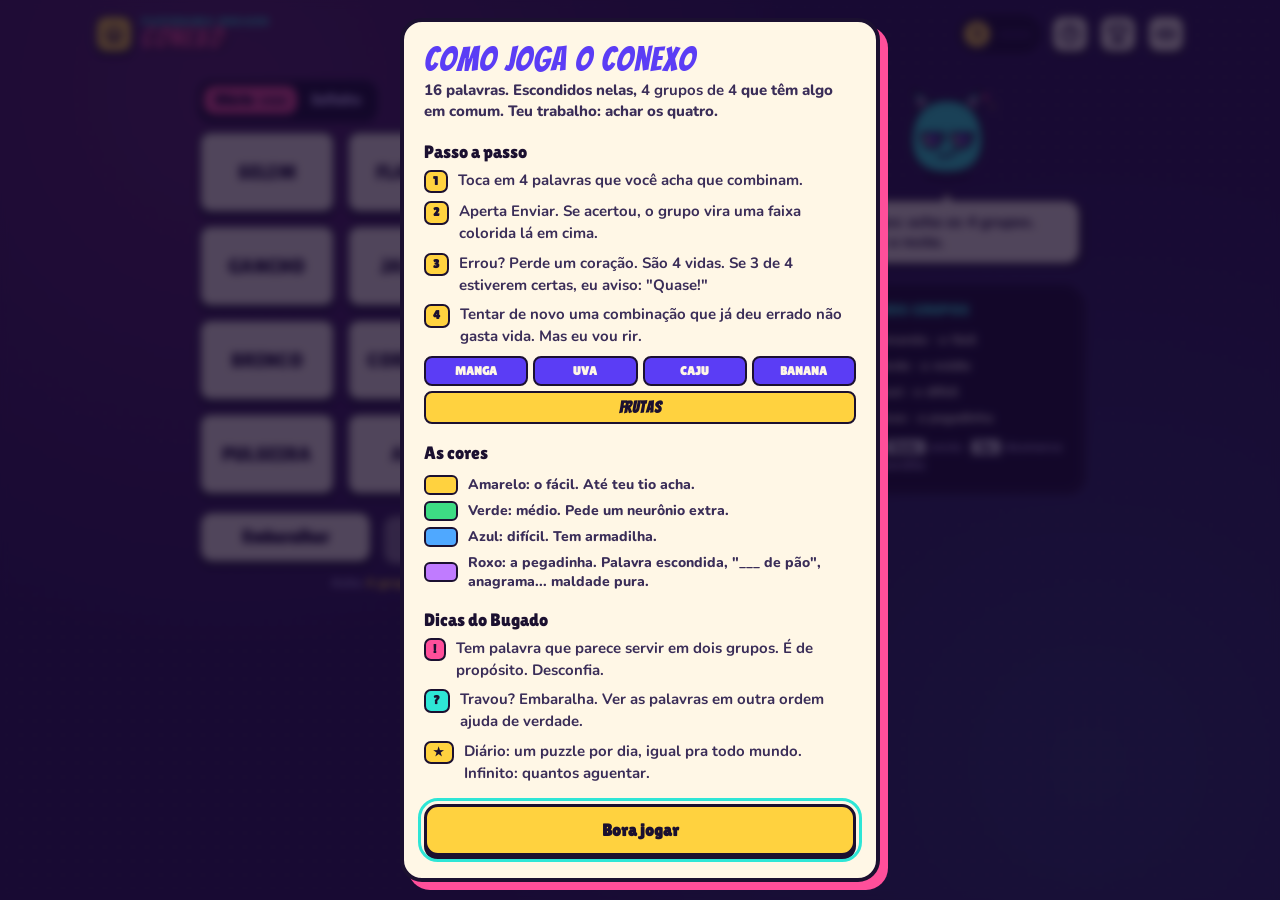
==== conexo/index.html @ b9947a99 "Fliperama Bugado: home, núcleo compartilhado e 6 jogos - Sudoku Bugado vira um cartucho do fliperama" ====
<!doctype html>
<html lang="pt-BR"><head>
<meta charset="utf-8"><meta name="viewport" content="width=device-width, initial-scale=1, viewport-fit=cover">
<meta name="theme-color" content="#2A1650">
<title>Conexo · Fliperama Bugado</title>
<meta name="description" content="Ache os 4 grupos escondidos entre 16 palavras. Diário e Infinito, com um mascote que julga cada jogada.">
<link rel="preconnect" href="https://fonts.googleapis.com"><link rel="preconnect" href="https://fonts.gstatic.com" crossorigin>
<link rel="stylesheet" href="https://fonts.googleapis.com/css2?family=Bangers&family=Lilita+One&family=Nunito:wght@600;800;900&display=swap">
<link rel="stylesheet" href="../shared/base.css">
<style>
:root{
  --g1:#FFD23F; --g2:#3DDC84; --g3:#4FA8FF; --g4:#C07BFF;
  --gap:8px;
  --rowh:clamp(56px, min(22vw, calc((100dvh - 330px) / 4.6)), 84px);
}
.cx-layout{display:flex;flex-direction:column;gap:10px;margin-top:8px}
.cx-main{width:100%;max-width:560px;margin:0 auto;min-width:0}
#mascot{width:100%;max-width:560px;margin:0 auto}
#mascot .bg-bubble{min-height:60px}
.cx-side-extra{display:none}

/* ---------- topo: modo + vidas ---------- */
.cx-top{display:flex;align-items:center;justify-content:space-between;gap:10px;margin-bottom:10px}
.seg{display:flex;background:var(--deep);border:3px solid var(--ink);border-radius:14px;padding:3px;gap:3px;box-shadow:0 3px 0 var(--ink)}
.seg button{appearance:none;border:0;background:transparent;color:var(--muted);font-family:var(--chunky);font-size:15px;padding:6px 11px;border-radius:10px;cursor:pointer;line-height:1.05;white-space:nowrap;transition:background-color .15s,color .15s}
.seg button small{font-size:11px;opacity:.8;margin-left:2px}
.seg button.on{background:var(--pink);color:var(--ink)}
.seg button:focus-visible{outline:3px solid var(--cyan);outline-offset:2px}
.seg .done-dot{display:inline-block;width:8px;height:8px;border-radius:50%;background:var(--green);border:1.5px solid var(--ink);margin-left:4px;vertical-align:1px}
.lives{display:flex;align-items:center;gap:3px}
.lives .lbl{font-family:var(--chunky);font-size:12px;color:var(--muted);margin-right:4px;letter-spacing:.05em}
.heart{width:24px;height:24px;transition:transform .2s}
.heart path{fill:var(--pink);stroke:var(--ink);stroke-width:2.2;stroke-linejoin:round}
.heart.lost path{fill:#4a3478;stroke:#1B1030}
.heart.lost{transform:scale(.82)}
.heart.breaking{animation:cx-heartbreak .6s ease}
@keyframes cx-heartbreak{0%{transform:scale(1)}30%{transform:scale(1.35) rotate(-12deg)}60%{transform:scale(.7) rotate(10deg)}100%{transform:scale(.82)}}

/* ---------- tabuleiro ---------- */
.board-wrap{position:relative}
.board{display:grid;grid-template-columns:repeat(4,minmax(0,1fr));grid-auto-rows:var(--rowh);gap:var(--gap)}
.tile{appearance:none;position:relative;min-width:0;display:flex;align-items:center;justify-content:center;padding:4px 3px;background:var(--paper);color:var(--ink);border:3px solid var(--ink);border-radius:12px;box-shadow:0 4px 0 var(--ink);cursor:pointer;font-family:var(--chunky);font-weight:400;line-height:1.02;text-align:center;overflow:hidden;user-select:none;-webkit-user-select:none;transition:transform .1s,box-shadow .1s,background-color .12s,color .12s}
.tile .w{display:block;width:100%;font-size:17px;letter-spacing:.01em;overflow-wrap:normal;word-break:normal;hyphens:none;white-space:normal}
.tile:hover{background:#fff}
.tile:active{transform:translateY(3px);box-shadow:0 1px 0 var(--ink)}
.tile.sel{background:var(--violet);color:var(--paper);transform:translateY(-2px);box-shadow:0 6px 0 var(--ink)}
.tile.sel:hover{background:#6c50ff}
.tile:focus-visible{outline:3px solid var(--cyan);outline-offset:2px}
.tile.pop{animation:cx-pop .22s cubic-bezier(.3,1.8,.5,1)}
@keyframes cx-pop{50%{transform:scale(1.08) translateY(-2px)}}
.tile.hop{animation:cx-hop .35s ease}
@keyframes cx-hop{40%{transform:translateY(-12px) rotate(-3deg)}}
.tile.shake{animation:cx-shake .5s ease}
@keyframes cx-shake{15%,55%{transform:translateX(-7px) rotate(-2deg)}35%,75%{transform:translateX(7px) rotate(2deg)}}
.tile.gone{animation:cx-gone .32s ease forwards}
@keyframes cx-gone{to{transform:scale(.3) rotate(8deg);opacity:0}}
.tile.enter{animation:cx-enter .35s cubic-bezier(.3,1.5,.5,1) both}
@keyframes cx-enter{from{transform:scale(.6);opacity:0}}

.solved{grid-column:1/-1;display:flex;flex-direction:column;align-items:center;justify-content:center;gap:2px;padding:4px 10px;border:3px solid var(--ink);border-radius:14px;box-shadow:0 4px 0 var(--ink);color:var(--ink);text-align:center;min-width:0;overflow:hidden;position:relative}
.solved.l1{background:var(--g1)} .solved.l2{background:var(--g2)} .solved.l3{background:var(--g3)} .solved.l4{background:var(--g4)}
.solved b{font-family:var(--display);font-weight:400;font-size:20px;letter-spacing:.04em;line-height:1.02;max-width:100%}
.solved span{font-size:13px;font-weight:900;letter-spacing:.03em;line-height:1.15;max-width:100%}
.solved.revealed{background-image:repeating-linear-gradient(-45deg,rgba(27,16,48,.13) 0 8px,transparent 8px 16px)}
.solved.in{animation:cx-solved .5s cubic-bezier(.3,1.6,.5,1)}
@keyframes cx-solved{from{transform:scale(.55) rotate(-2deg);opacity:0}60%{transform:scale(1.04)}}
.burst{z-index:6}

/* ---------- ações ---------- */
.actions{display:flex;gap:8px;margin-top:14px}
.actions .btn{flex:1 1 0;min-width:0;height:50px;font-size:16px;padding:0 6px;white-space:nowrap}
.actions .btn.primary{flex:1.25 1 0}
.actions .btn small{font-size:12px;opacity:.75}
.hint{margin:10px 2px 0;text-align:center;font-size:13px;color:var(--muted)}
.hint b{color:var(--sun);font-weight:900}

/* ---------- modais ---------- */
.cx-legend{display:flex;flex-direction:column;gap:6px;margin:12px 0 2px}
.cx-legend div{display:flex;align-items:center;gap:10px;font-size:14px;font-weight:800;color:var(--text-ink)}
.cx-legend i{flex:none;width:34px;height:20px;border:2.5px solid var(--ink);border-radius:6px}
.bg-card .ex{display:grid;grid-template-columns:repeat(4,1fr);gap:5px;margin:8px 0 4px}
.bg-card .ex span{font-family:var(--chunky);font-size:12px;text-align:center;border:2.5px solid var(--ink);border-radius:8px;padding:6px 2px;background:#fff}
.bg-card .ex .sel{background:var(--violet);color:var(--paper)}
.bg-card .ex .bar{grid-column:1/-1;background:var(--g1);font-family:var(--display);font-size:16px;letter-spacing:.04em}
.dist{display:flex;flex-direction:column;gap:6px;margin-top:6px}
.dist .r{display:flex;align-items:center;gap:8px;font-size:13px;font-weight:900;color:var(--text-ink)}
.dist .r > span{width:62px;flex:none;text-align:right}
.dist .r i{display:block;height:22px;min-width:26px;border:2.5px solid var(--ink);border-radius:7px;background:var(--cyan);font-style:normal;font-family:var(--chunky);font-size:13px;color:var(--ink);text-align:right;padding:0 6px;line-height:17px}
.dist .r.lose i{background:var(--pink)}
.dist .r.hl i{background:var(--sun)}
.grid-emoji{display:flex;flex-direction:column;align-items:center;gap:4px;margin:14px 0 4px}
.grid-emoji div{display:flex;gap:4px}
.grid-emoji i{width:22px;height:22px;border:2.5px solid var(--ink);border-radius:5px}
.grid-emoji i.l1{background:var(--g1)} .grid-emoji i.l2{background:var(--g2)} .grid-emoji i.l3{background:var(--g3)} .grid-emoji i.l4{background:var(--g4)}
.res-groups{display:flex;flex-direction:column;gap:6px;margin-top:12px}
.res-groups div{border:2.5px solid var(--ink);border-radius:10px;padding:5px 10px;font-size:13px;color:var(--ink);font-weight:800;line-height:1.25}
.res-groups div b{font-family:var(--chunky);font-weight:400;font-size:14px;display:block}
.res-groups .l1{background:var(--g1)} .res-groups .l2{background:var(--g2)} .res-groups .l3{background:var(--g3)} .res-groups .l4{background:var(--g4)}
.pills{display:flex;flex-wrap:wrap;gap:8px;margin-top:12px}
.m-actions.res{margin-top:16px}
.m-actions.res .btn{flex:1 1 120px}
#shareBox{width:100%;margin-top:12px;font:inherit;font-size:13px;color:var(--ink);background:#fff;border:2.5px solid var(--ink);border-radius:10px;padding:8px;resize:none}
.quote{margin-top:12px;background:var(--paper2);border:2.5px dashed var(--line);border-radius:12px;padding:8px 12px;font-size:14px;font-weight:800;color:var(--text-ink)}

/* ---------- desktop: mascote na coluna lateral ---------- */
@media (min-width:880px){
  :root{--gap:10px;--rowh:84px}
  .cx-layout{display:grid;grid-template-columns:minmax(0,580px) 270px;grid-template-areas:"main side";justify-content:center;align-items:start;gap:34px;margin-top:22px}
  .cx-main{grid-area:main;max-width:none}
  .cx-side{grid-area:side;position:sticky;top:18px;display:flex;flex-direction:column;gap:18px}
  #mascot{max-width:none}
  .cx-side-extra{display:block;background:var(--deep);border:3px solid var(--ink);border-radius:18px;padding:14px 16px;box-shadow:4px 4px 0 var(--ink)}
  .cx-side-extra h4{margin:0 0 8px;font-family:var(--chunky);font-weight:400;font-size:15px;color:var(--cyan);letter-spacing:.04em}
  .cx-side-extra .cx-legend div{color:var(--paper);font-size:13px}
  .cx-side-extra p{margin:10px 0 0;font-size:12.5px;color:var(--muted);line-height:1.4}
  .tile .w{font-size:20px}
  .solved b{font-size:24px}
  .solved span{font-size:14.5px}
  .actions .btn{height:54px;font-size:18px}
}
@media (max-width:360px){
  .seg button{font-size:13px;padding:6px 8px}
  .heart{width:20px;height:20px}
  .lives .lbl{display:none}
  .actions .btn{font-size:14px}
}
@media (prefers-reduced-motion: reduce){
  .tile.sel{transform:none}
}
</style>
</head><body>
<div class="wrap">
  <header id="bar"></header>
  <div class="cx-layout">
    <aside class="cx-side">
      <div id="mascot"></div>
      <div class="cx-side-extra">
        <h4>CORES DOS GRUPOS</h4>
        <div class="cx-legend">
          <div><i style="background:var(--g1)"></i>Amarelo · o fácil</div>
          <div><i style="background:var(--g2)"></i>Verde · o médio</div>
          <div><i style="background:var(--g3)"></i>Azul · o difícil</div>
          <div><i style="background:var(--g4)"></i>Roxo · a pegadinha</div>
        </div>
        <p>Teclado: <kbd>Enter</kbd> envia · <kbd>Esc</kbd> desmarca · <kbd>E</kbd> embaralha</p>
      </div>
    </aside>
    <main class="cx-main">
      <div class="cx-top">
        <div class="seg" role="tablist" aria-label="Modo de jogo">
          <button type="button" role="tab" data-mode="daily" id="tabDaily">Diário <small id="dayNo"></small></button>
          <button type="button" role="tab" data-mode="inf" id="tabInf">Infinito</button>
        </div>
        <div class="lives" id="lives" aria-live="polite"></div>
      </div>
      <div class="board-wrap">
        <div class="board" id="board" aria-label="Tabuleiro: 16 palavras"></div>
        <div class="burst" id="burst" aria-hidden="true"></div>
      </div>
      <div class="actions" id="actPlay">
        <button type="button" class="btn" id="bShuffle">Embaralhar</button>
        <button type="button" class="btn" id="bClear">Desmarcar</button>
        <button type="button" class="btn primary" id="bSubmit" disabled>Enviar <small id="selCount">0/4</small></button>
      </div>
      <div class="actions" id="actPost" hidden>
        <button type="button" class="btn cool" id="bResult">Ver resultado</button>
        <button type="button" class="btn primary" id="bNext">Próximo</button>
      </div>
      <p class="hint" id="hint">Ache <b>4 grupos</b> de 4 palavras com algo em comum.</p>
    </main>
  </div>
</div>
<script src="../shared/falas.js"></script><script src="../shared/bugado.js"></script>
<script src="puzzles.js"></script><script src="falas-conexo.js"></script><script src="conexo.js"></script>
</body></html>
---- shared/base.css ----
/* ==========================================================
   Fliperama Bugado — base visual compartilhada por todos os jogos
   Cartoon / fliperama: tinta roxa-escura, papel creme, contorno grosso,
   sombras "adesivo". Um só visual (escuro) de propósito.
   ========================================================== */
:root{
  color-scheme: dark;
  --ink:#1B1030;
  --night:#2A1650;
  --night2:#3A2170;
  --deep:#140a2a;
  --paper:#FFF7E6;
  --paper2:#F4EBFF;
  --line:#BBA7E4;
  --sun:#FFD23F;
  --pink:#FF4F9A;
  --cyan:#2EE6D6;
  --violet:#5B3DF5;
  --red:#FF3B3B;
  --green:#3DDC84;
  --orange:#FF9A3C;
  --muted:#B7A6DC;
  --text-ink:#3a2d58;
  --display:'Bangers','Impact','Arial Black',sans-serif;
  --chunky:'Lilita One','Arial Rounded MT Bold','Trebuchet MS',sans-serif;
  --body:'Nunito','Segoe UI',system-ui,sans-serif;
  padding-top:env(safe-area-inset-top,0px);
  padding-bottom:env(safe-area-inset-bottom,0px);
}
*,*::before,*::after{box-sizing:border-box}
[hidden]{display:none!important}
html,body{min-height:100%;margin:0}
/* nada (burst, confete, texto longo) pode alargar a página no celular */
html,body{overflow-x:clip}
body{
  background-color:var(--night);
  background-image:
    radial-gradient(circle at 18% 10%, rgba(255,79,154,.20), transparent 42%),
    radial-gradient(circle at 85% 85%, rgba(46,230,214,.14), transparent 45%),
    radial-gradient(rgba(255,255,255,.07) 1.2px, transparent 1.5px);
  background-size:auto,auto,14px 14px;
  background-attachment:fixed;
  color:var(--paper);
  font-family:var(--body);
  font-weight:800;
  -webkit-tap-highlight-color:transparent;
}
button,input{font:inherit;color:inherit}
svg{display:block}
img{max-width:100%}
a{color:inherit}

.wrap{max-width:1120px;margin:0 auto;padding-inline:14px;padding-block:10px 24px}

/* ---------- botões ---------- */
.btn{appearance:none;background:var(--paper);color:var(--ink);border:3px solid var(--ink);border-radius:14px;box-shadow:0 4px 0 var(--ink);cursor:pointer;font-family:var(--chunky);transition:transform .08s,box-shadow .08s,background-color .15s;text-decoration:none}
.btn:active{transform:translateY(3px);box-shadow:0 1px 0 var(--ink)}
.btn.primary{background:var(--sun)}
.btn.hot{background:var(--pink)}
.btn.cool{background:var(--cyan)}
.btn:disabled{opacity:.45;cursor:default;transform:translateY(3px);box-shadow:0 1px 0 var(--ink)}
.icon-btn{flex:none;width:40px;height:40px;display:grid;place-items:center;background:var(--paper);color:var(--ink);border:3px solid var(--ink);border-radius:12px;box-shadow:0 3px 0 var(--ink);cursor:pointer;padding:0;text-decoration:none;transition:transform .08s,box-shadow .08s}
.icon-btn svg{width:20px;height:20px;fill:none;stroke:currentColor;stroke-width:2.6;stroke-linecap:round;stroke-linejoin:round}
.icon-btn:active{transform:translateY(3px);box-shadow:0 0 0 var(--ink)}
.icon-btn.sun{background:var(--sun)}
.icon-btn.pulse{animation:bg-pulse 1.2s ease-in-out 4}
@keyframes bg-pulse{50%{transform:scale(1.14) rotate(-6deg);background:var(--cyan)}}
.btn:focus-visible,.icon-btn:focus-visible,.bg-mascot:focus-visible,a:focus-visible,input:focus-visible{outline:3px solid var(--cyan);outline-offset:3px}

/* ---------- barra de topo dos jogos ---------- */
.bg-bar{display:flex;align-items:center;gap:8px;min-height:48px}
.bg-bar .home{background:var(--sun)}
.bar-title{min-width:0;flex:1;display:flex;flex-direction:column;line-height:.9;user-select:none}
.bar-title small{font-family:var(--chunky);font-size:10px;letter-spacing:.22em;color:var(--cyan);white-space:nowrap;overflow:hidden;text-overflow:ellipsis}
.bar-title b{font-family:var(--display);font-weight:400;font-size:28px;letter-spacing:.04em;color:var(--c,var(--sun));text-shadow:2px 2px 0 var(--ink),3px 3px 0 var(--ink);white-space:nowrap;overflow:hidden;text-overflow:ellipsis}
.lvl-chip{flex:none;display:flex;align-items:center;gap:6px;padding:3px 8px 3px 3px;border-radius:99px;background:var(--deep);border:2.5px solid var(--ink);text-decoration:none}
.lvl-chip .n{width:30px;height:30px;border-radius:50%;background:var(--sun);color:var(--ink);border:2.5px solid var(--ink);display:grid;place-items:center;font-family:var(--chunky);font-size:14px;line-height:1}
.lvl-chip .mini{width:34px;height:7px;border-radius:99px;background:#2b1a4d;overflow:hidden}
.lvl-chip .mini i{display:block;height:100%;background:var(--cyan);transition:width .6s cubic-bezier(.3,1.4,.5,1)}
@media (max-width:420px){ .bar-title small{letter-spacing:.08em;font-size:9px} }
@media (max-width:380px){ .lvl-chip .mini{display:none} .lvl-chip{padding-right:3px} .bar-title b{font-size:24px} .icon-btn{width:36px;height:36px} }

/* ---------- mascote + balão ---------- */
.bg-strip{display:flex;align-items:center;gap:10px}
.bg-mascot{flex:none;width:56px;height:56px;padding:0;border:0;background:none;cursor:pointer;animation:bg-bob 2.6s ease-in-out infinite}
.bg-mascot svg{width:100%;height:100%;overflow:visible}
@keyframes bg-bob{50%{transform:translateY(-3px) rotate(2deg)}}
.bg-mascot.glitch{animation:bg-glitch .45s steps(2) 1}
@keyframes bg-glitch{
  0%{transform:translate(3px,-2px);filter:drop-shadow(-4px 0 0 var(--pink)) drop-shadow(4px 0 0 var(--cyan))}
  33%{transform:translate(-4px,1px) skewX(10deg);filter:drop-shadow(5px 0 0 var(--pink)) drop-shadow(-5px 0 0 var(--cyan))}
  66%{transform:translate(2px,2px) skewX(-6deg)}
  100%{transform:none;filter:none}
}
.bg-mascot.boing{animation:bg-boing .5s cubic-bezier(.3,1.8,.5,1) 1}
@keyframes bg-boing{30%{transform:scale(1.2,.8)}60%{transform:scale(.9,1.12) translateY(-8px)}}
.bg-mascot [class^="m-"]{display:none}
.bg-mascot [data-m="neutral"] .m-eyes,.bg-mascot [data-m="neutral"] .m-mw,
.bg-mascot [data-m="talk"] .m-eyes,.bg-mascot [data-m="talk"] .m-mopen,
.bg-mascot [data-m="smug"] .m-eyes,.bg-mascot [data-m="smug"] .m-lid,.bg-mascot [data-m="smug"] .m-msmug,
.bg-mascot [data-m="happy"] .m-happy,.bg-mascot [data-m="happy"] .m-mopen,.bg-mascot [data-m="happy"] .m-blush,
.bg-mascot [data-m="shock"] .m-shock,.bg-mascot [data-m="shock"] .m-mo,.bg-mascot [data-m="shock"] .m-sweat,
.bg-mascot [data-m="dead"] .m-x,.bg-mascot [data-m="dead"] .m-mdead,
.bg-mascot [data-m="sleep"] .m-sleep,.bg-mascot [data-m="sleep"] .m-mw,.bg-mascot [data-m="sleep"] .m-zz{display:inline}
.m-eyes{transform-box:fill-box;transform-origin:center;animation:bg-blink 4.5s infinite}
@keyframes bg-blink{0%,95%,100%{transform:scaleY(1)}97%{transform:scaleY(.1)}}
[data-m="talk"] .m-mopen{transform-box:fill-box;transform-origin:top center;animation:bg-yap .16s infinite alternate}
@keyframes bg-yap{to{transform:scaleY(.35)}}
.m-zz{animation:bg-zz 2s ease-in-out infinite}
@keyframes bg-zz{50%{transform:translate(4px,-6px);opacity:.4}}
.bg-pixel{animation:bg-pix 1.4s steps(2) infinite}
@keyframes bg-pix{50%{opacity:0}}

.bg-bubble{position:relative;flex:1;min-width:0;min-height:56px;display:flex;align-items:center;background:var(--paper);color:var(--ink);border:3px solid var(--ink);border-radius:16px;box-shadow:3px 3px 0 var(--ink);padding:7px 12px}
.bg-bubble::before,.bg-bubble::after{content:"";position:absolute;top:50%;width:0;height:0;border-style:solid}
.bg-bubble::before{left:-14px;margin-top:-9px;border-width:9px 14px 9px 0;border-color:transparent var(--ink) transparent transparent}
.bg-bubble::after{left:-8px;margin-top:-5px;border-width:5px 9px 5px 0;border-color:transparent var(--paper) transparent transparent}
.bg-bubble p{margin:0;font-size:14px;line-height:1.3;text-wrap:pretty}
.bg-bubble p.long{font-size:13px}
.bg-bubble p b{color:var(--violet)}
/* balão "pra cima" (mascote em cima, balão embaixo) — usado no desktop */
.bg-strip.stack{flex-direction:column;align-items:stretch;gap:14px}
.bg-strip.stack .bg-mascot{align-self:center;width:104px;height:104px}
.bg-strip.stack .bg-bubble{min-height:84px;padding:11px 15px}
.bg-strip.stack .bg-bubble::before{left:50%;top:-14px;margin:0 0 0 -9px;border-width:0 9px 14px 9px;border-color:transparent transparent var(--ink) transparent}
.bg-strip.stack .bg-bubble::after{left:50%;top:-8px;margin:0 0 0 -5px;border-width:0 5px 9px 5px;border-color:transparent transparent var(--paper) transparent}
.bg-strip.stack .bg-bubble p{font-size:15.5px}
.bg-strip.stack .bg-bubble p.long{font-size:14.5px}

/* ---------- chips / etiquetas ---------- */
.chip{display:inline-block;font-family:var(--chunky);font-size:13px;color:var(--ink);background:var(--c,var(--cyan));border:2.5px solid var(--ink);border-radius:99px;padding:2px 10px;box-shadow:2px 2px 0 var(--ink);white-space:nowrap}
.tag2{flex:none;font-family:var(--chunky);font-size:12px;letter-spacing:.06em;border:2px solid var(--ink);border-radius:7px;padding:1px 7px;background:var(--c,var(--sun));color:var(--ink)}
kbd{font-family:var(--chunky);font-size:12px;background:#fff;color:var(--ink);border:2px solid var(--ink);border-bottom-width:4px;border-radius:6px;padding:0 6px}

/* ---------- burst (texto de gibi) ---------- */
.burst{position:absolute;left:50%;top:50%;transform:translate(-50%,-50%);pointer-events:none;opacity:0;z-index:5;font-family:var(--display);font-size:clamp(34px,11vw,64px);letter-spacing:.03em;white-space:nowrap;color:var(--sun);-webkit-text-stroke:3px var(--ink);paint-order:stroke fill;text-shadow:5px 5px 0 var(--pink)}

/* ---------- modal ---------- */
.bg-modal{position:fixed;inset:0;z-index:50;display:grid;place-items:center;padding:16px;background:rgba(20,8,42,.74);backdrop-filter:blur(4px);-webkit-backdrop-filter:blur(4px)}
.bg-card{width:100%;max-width:480px;max-height:calc(100dvh - 32px);overflow:auto;background:var(--paper);color:var(--ink);border:4px solid var(--ink);border-radius:22px;box-shadow:8px 8px 0 var(--pink);padding:20px 20px 22px;animation:bg-popin .35s cubic-bezier(.3,1.6,.5,1)}
@keyframes bg-popin{from{transform:scale(.7) rotate(-3deg);opacity:0}}
.bg-card h2{margin:0 0 4px;font-family:var(--display);font-weight:400;font-size:34px;letter-spacing:.03em;line-height:1;color:var(--violet);text-wrap:balance}
.bg-card h2.big{font-size:42px;color:var(--sun);-webkit-text-stroke:2.5px var(--ink);paint-order:stroke fill;text-shadow:4px 4px 0 var(--pink);transform:rotate(-2deg)}
.bg-card h3{margin:18px 0 8px;font-family:var(--chunky);font-weight:400;font-size:18px;color:var(--ink)}
.bg-card p,.bg-card li{font-size:15px;line-height:1.45;font-weight:700;color:var(--text-ink)}
.bg-card p.sub{margin:4px 0 0;font-weight:800}
.bg-card ul{margin:0;padding-left:0;list-style:none;display:flex;flex-direction:column;gap:8px}
.bg-card li{display:flex;gap:10px;align-items:baseline}
.m-actions{display:flex;flex-wrap:wrap;gap:10px;margin-top:20px}
.m-actions .btn{flex:1 1 150px;height:52px;font-size:17px}
.stat-grid{display:grid;grid-template-columns:repeat(auto-fit,minmax(70px,1fr));gap:8px;margin-top:14px}
.stat{background:#fff;border:2.5px solid var(--ink);border-radius:12px;padding:8px 4px;text-align:center}
.stat b{display:block;font-family:var(--chunky);font-weight:400;font-size:22px;font-variant-numeric:tabular-nums;color:var(--ink)}
.stat span{font-size:11px;font-weight:800;color:#6b5a90;letter-spacing:.04em;text-transform:uppercase}
.pill{display:inline-block;font-family:var(--chunky);font-size:13px;color:var(--ink);border:2.5px solid var(--ink);border-radius:99px;padding:4px 12px;background:var(--cyan);box-shadow:2px 2px 0 var(--ink)}
.pill.pink{background:var(--pink)}
.pill.sun{background:var(--sun)}

/* ---------- toasts / fx ---------- */
.bg-toasts{position:fixed;left:50%;top:calc(env(safe-area-inset-top,0px) + 12px);transform:translateX(-50%);z-index:60;display:flex;flex-direction:column;gap:8px;align-items:center;pointer-events:none;width:calc(100% - 32px);max-width:420px}
.bg-toast{display:flex;align-items:center;gap:10px;background:var(--sun);color:var(--ink);border:3px solid var(--ink);border-radius:14px;box-shadow:4px 4px 0 var(--pink);padding:8px 14px;font-size:14px;font-weight:800;animation:bg-toast 3.6s ease forwards}
.bg-toast b{font-family:var(--chunky);font-weight:400;font-size:15px;display:block}
.bg-toast svg{flex:none;width:22px;height:22px;fill:none;stroke:var(--ink);stroke-width:2.4;stroke-linecap:round;stroke-linejoin:round}
@keyframes bg-toast{0%{transform:translateY(-30px) scale(.8);opacity:0}8%,85%{transform:none;opacity:1}100%{transform:translateY(-20px);opacity:0}}
#bg-fx{position:fixed;inset:0;width:100%;height:100%;pointer-events:none;z-index:70}

@media (prefers-reduced-motion: reduce){
  *,*::before,*::after{animation-duration:.01ms!important;animation-iteration-count:1!important;transition-duration:.01ms!important}
}
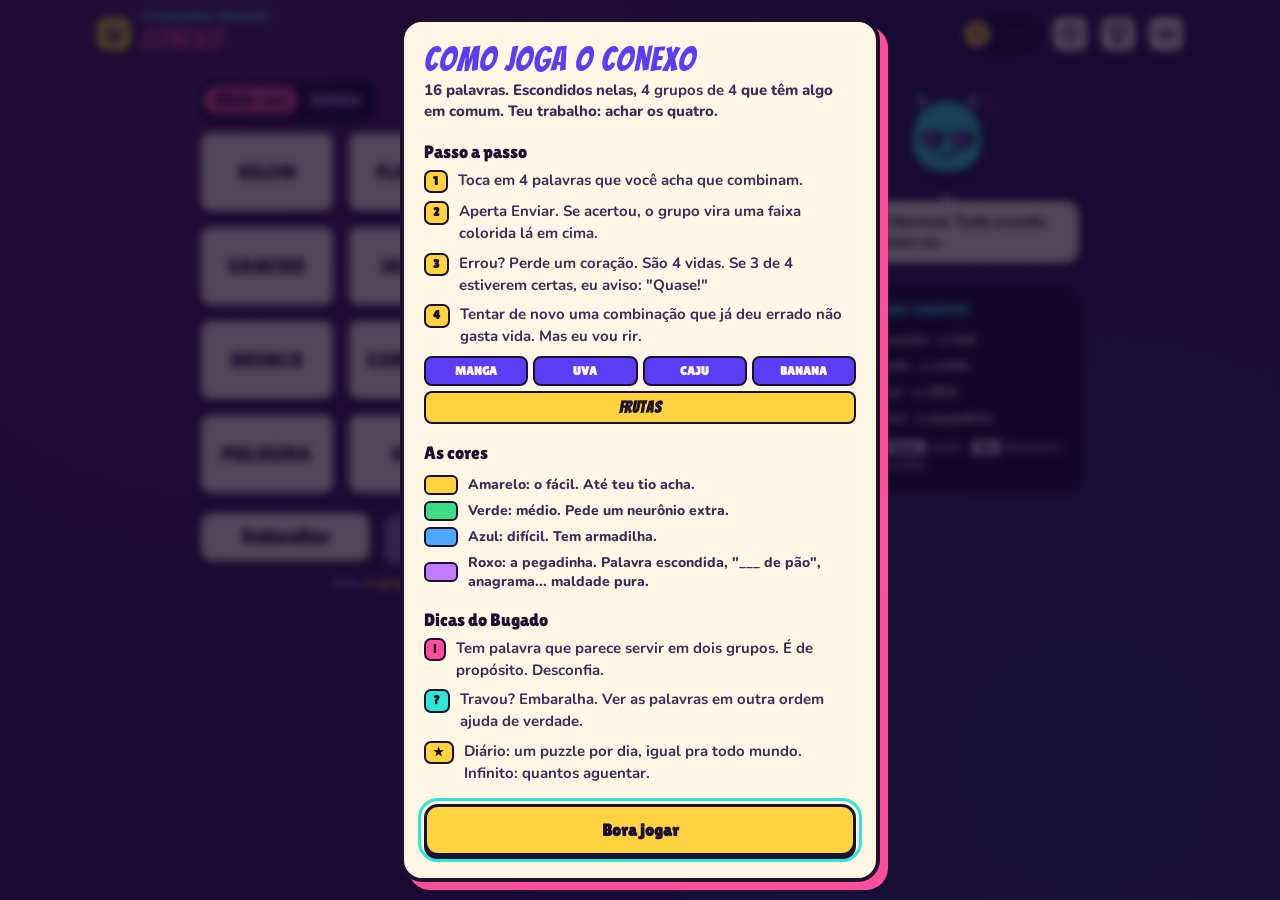
==== commit 9ba1e070: "Versão nos arquivos carregados pra evitar mistura de cache - ?v= em todos os scripts e no base.css d" ====
--- a/conexo/index.html
+++ b/conexo/index.html
@@ -6,7 +6,7 @@
 <meta name="description" content="Ache os 4 grupos escondidos entre 16 palavras. Diário e Infinito, com um mascote que julga cada jogada.">
 <link rel="preconnect" href="https://fonts.googleapis.com"><link rel="preconnect" href="https://fonts.gstatic.com" crossorigin>
 <link rel="stylesheet" href="https://fonts.googleapis.com/css2?family=Bangers&family=Lilita+One&family=Nunito:wght@600;800;900&display=swap">
-<link rel="stylesheet" href="../shared/base.css">
+<link rel="stylesheet" href="../shared/base.css?v=2609241402">
 <style>
 :root{
   --g1:#FFD23F; --g2:#3DDC84; --g3:#4FA8FF; --g4:#C07BFF;
@@ -170,6 +170,6 @@
     </main>
   </div>
 </div>
-<script src="../shared/falas.js"></script><script src="../shared/bugado.js"></script>
-<script src="puzzles.js"></script><script src="falas-conexo.js"></script><script src="conexo.js"></script>
+<script src="../shared/falas.js?v=2609241402"></script><script src="../shared/bugado.js?v=2609241402"></script>
+<script src="puzzles.js?v=2609241402"></script><script src="falas-conexo.js?v=2609241402"></script><script src="conexo.js?v=2609241402"></script>
 </body></html>
--- a/shared/base.css
+++ b/shared/base.css
@@ -70,9 +70,9 @@
 /* ---------- barra de topo dos jogos ---------- */
 .bg-bar{display:flex;align-items:center;gap:8px;min-height:48px}
 .bg-bar .home{background:var(--sun)}
-.bar-title{min-width:0;flex:1;display:flex;flex-direction:column;line-height:.9;user-select:none}
+.bar-title{min-width:0;flex:1;display:flex;flex-direction:column;line-height:1;user-select:none}
 .bar-title small{font-family:var(--chunky);font-size:10px;letter-spacing:.22em;color:var(--cyan);white-space:nowrap;overflow:hidden;text-overflow:ellipsis}
-.bar-title b{font-family:var(--display);font-weight:400;font-size:28px;letter-spacing:.04em;color:var(--c,var(--sun));text-shadow:2px 2px 0 var(--ink),3px 3px 0 var(--ink);white-space:nowrap;overflow:hidden;text-overflow:ellipsis}
+.bar-title b{font-family:var(--display);font-weight:400;font-size:28px;line-height:1.15;padding-top:2px;letter-spacing:.04em;color:var(--c,var(--sun));text-shadow:2px 2px 0 var(--ink),3px 3px 0 var(--ink);white-space:nowrap;overflow:hidden;text-overflow:ellipsis}
 .lvl-chip{flex:none;display:flex;align-items:center;gap:6px;padding:3px 8px 3px 3px;border-radius:99px;background:var(--deep);border:2.5px solid var(--ink);text-decoration:none}
 .lvl-chip .n{width:30px;height:30px;border-radius:50%;background:var(--sun);color:var(--ink);border:2.5px solid var(--ink);display:grid;place-items:center;font-family:var(--chunky);font-size:14px;line-height:1}
 .lvl-chip .mini{width:34px;height:7px;border-radius:99px;background:#2b1a4d;overflow:hidden}
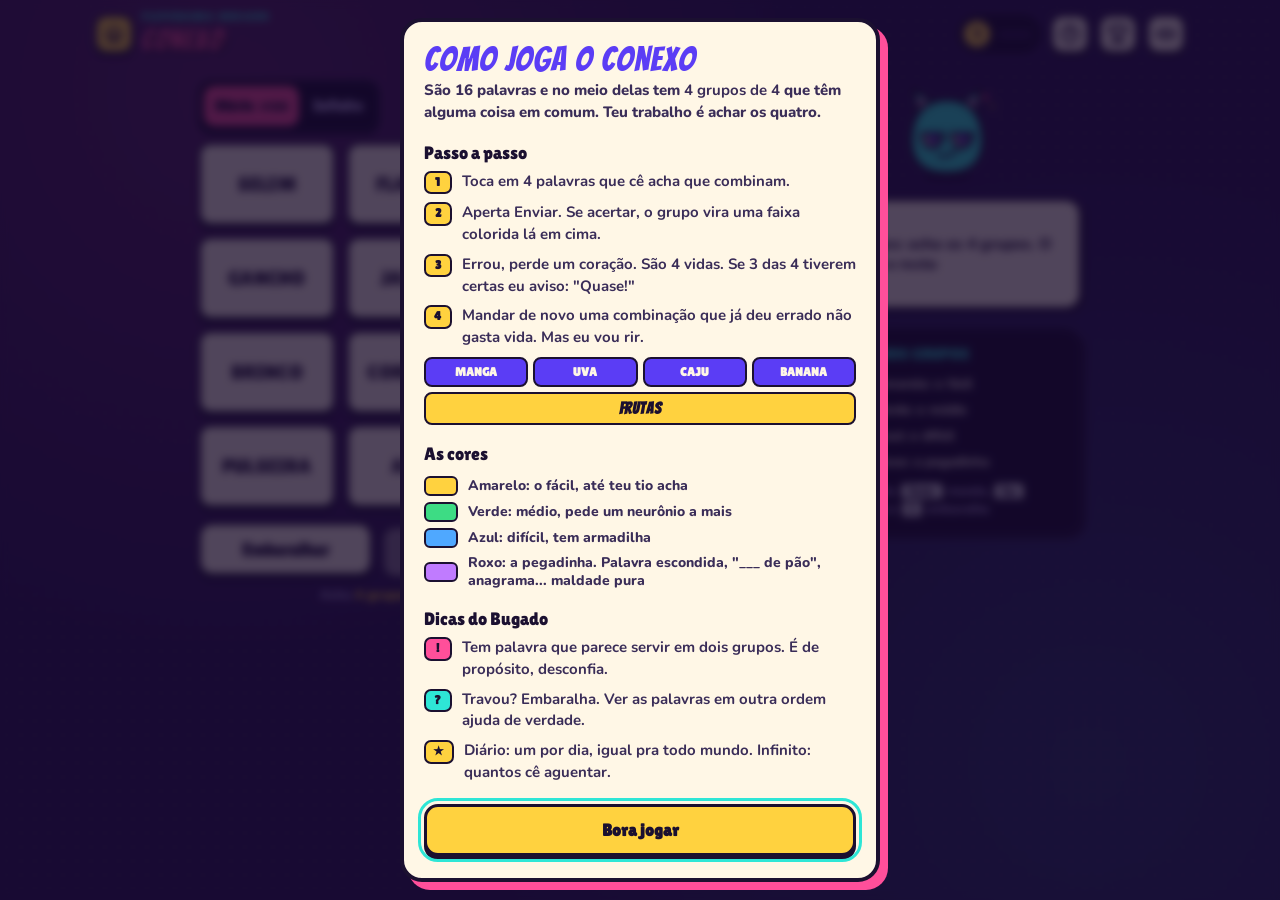
==== commit b9e066ea: "Textos no jeito do Thur, fotos de todos os guerreiros e revisão de design - Todas as falas e textos " ====
--- a/conexo/index.html
+++ b/conexo/index.html
@@ -3,27 +3,30 @@
 <meta charset="utf-8"><meta name="viewport" content="width=device-width, initial-scale=1, viewport-fit=cover">
 <meta name="theme-color" content="#2A1650">
 <title>Conexo · Fliperama Bugado</title>
-<meta name="description" content="Ache os 4 grupos escondidos entre 16 palavras. Diário e Infinito, com um mascote que julga cada jogada.">
+<meta name="description" content="Acha os 4 grupos escondidos no meio de 16 palavras. Tem diário, tem Infinito e tem um mascote zoando cada jogada.">
 <link rel="preconnect" href="https://fonts.googleapis.com"><link rel="preconnect" href="https://fonts.gstatic.com" crossorigin>
 <link rel="stylesheet" href="https://fonts.googleapis.com/css2?family=Bangers&family=Lilita+One&family=Nunito:wght@600;800;900&display=swap">
-<link rel="stylesheet" href="../shared/base.css?v=2609241402">
+<link rel="stylesheet" href="../shared/base.css?v=2609242000">
 <style>
 :root{
   --g1:#FFD23F; --g2:#3DDC84; --g3:#4FA8FF; --g4:#C07BFF;
   --gap:8px;
-  --rowh:clamp(56px, min(22vw, calc((100dvh - 330px) / 4.6)), 84px);
+  --rowh:clamp(56px, min(22vw, calc((100dvh - 360px) / 4.6)), 84px);
 }
 .cx-layout{display:flex;flex-direction:column;gap:10px;margin-top:8px}
 .cx-main{width:100%;max-width:560px;margin:0 auto;min-width:0}
 #mascot{width:100%;max-width:560px;margin:0 auto}
-#mascot .bg-bubble{min-height:60px}
+/* balão com altura fixa: a fala muda e o tabuleiro não pula (fala longa encolhe a letra) */
+#mascot .bg-bubble{height:78px;min-height:0;overflow:hidden}
+#mascot .bg-bubble p{max-height:100%;overflow:hidden}
+#mascot .bg-bubble.grow{height:auto}
 .cx-side-extra{display:none}
 
 /* ---------- topo: modo + vidas ---------- */
 .cx-top{display:flex;align-items:center;justify-content:space-between;gap:10px;margin-bottom:10px}
 .seg{display:flex;background:var(--deep);border:3px solid var(--ink);border-radius:14px;padding:3px;gap:3px;box-shadow:0 3px 0 var(--ink)}
-.seg button{appearance:none;border:0;background:transparent;color:var(--muted);font-family:var(--chunky);font-size:15px;padding:6px 11px;border-radius:10px;cursor:pointer;line-height:1.05;white-space:nowrap;transition:background-color .15s,color .15s}
-.seg button small{font-size:11px;opacity:.8;margin-left:2px}
+.seg button{appearance:none;border:0;background:transparent;color:var(--muted);font-family:var(--chunky);font-size:15px;min-height:40px;padding:6px 11px;border-radius:10px;cursor:pointer;line-height:1.05;white-space:nowrap;transition:background-color .15s,color .15s}
+.seg button small{font-size:12px;opacity:.85;margin-left:2px}
 .seg button.on{background:var(--pink);color:var(--ink)}
 .seg button:focus-visible{outline:3px solid var(--cyan);outline-offset:2px}
 .seg .done-dot{display:inline-block;width:8px;height:8px;border-radius:50%;background:var(--green);border:1.5px solid var(--ink);margin-left:4px;vertical-align:1px}
@@ -76,7 +79,9 @@
 
 /* ---------- modais ---------- */
 .cx-legend{display:flex;flex-direction:column;gap:6px;margin:12px 0 2px}
-.cx-legend div{display:flex;align-items:center;gap:10px;font-size:14px;font-weight:800;color:var(--text-ink)}
+.cx-legend div{display:flex;align-items:center;gap:10px;font-size:14px;font-weight:800;color:var(--text-ink);line-height:1.3}
+.bg-card li > .tag2:first-child{min-width:28px;text-align:center}
+.bg-card .stat span{font-size:12px;letter-spacing:.02em}
 .cx-legend i{flex:none;width:34px;height:20px;border:2.5px solid var(--ink);border-radius:6px}
 .bg-card .ex{display:grid;grid-template-columns:repeat(4,1fr);gap:5px;margin:8px 0 4px}
 .bg-card .ex span{font-family:var(--chunky);font-size:12px;text-align:center;border:2.5px solid var(--ink);border-radius:8px;padding:6px 2px;background:#fff}
@@ -109,6 +114,7 @@
   .cx-main{grid-area:main;max-width:none}
   .cx-side{grid-area:side;position:sticky;top:18px;display:flex;flex-direction:column;gap:18px}
   #mascot{max-width:none}
+  #mascot .bg-bubble{height:auto;min-height:112px}
   .cx-side-extra{display:block;background:var(--deep);border:3px solid var(--ink);border-radius:18px;padding:14px 16px;box-shadow:4px 4px 0 var(--ink)}
   .cx-side-extra h4{margin:0 0 8px;font-family:var(--chunky);font-weight:400;font-size:15px;color:var(--cyan);letter-spacing:.04em}
   .cx-side-extra .cx-legend div{color:var(--paper);font-size:13px}
@@ -118,6 +124,8 @@
   .solved span{font-size:14.5px}
   .actions .btn{height:54px;font-size:18px}
 }
+/* 4 botões + nível na barra: sem isso o título "Conexo" corta entre 381 e 420px */
+@media (max-width:420px){ #bar.bg-bar{gap:5px} }
 @media (max-width:360px){
   .seg button{font-size:13px;padding:6px 8px}
   .heart{width:20px;height:20px}
@@ -137,12 +145,12 @@
       <div class="cx-side-extra">
         <h4>CORES DOS GRUPOS</h4>
         <div class="cx-legend">
-          <div><i style="background:var(--g1)"></i>Amarelo · o fácil</div>
-          <div><i style="background:var(--g2)"></i>Verde · o médio</div>
-          <div><i style="background:var(--g3)"></i>Azul · o difícil</div>
-          <div><i style="background:var(--g4)"></i>Roxo · a pegadinha</div>
+          <div><i style="background:var(--g1)"></i>Amarelo: o fácil</div>
+          <div><i style="background:var(--g2)"></i>Verde: o médio</div>
+          <div><i style="background:var(--g3)"></i>Azul: o difícil</div>
+          <div><i style="background:var(--g4)"></i>Roxo: a pegadinha</div>
         </div>
-        <p>Teclado: <kbd>Enter</kbd> envia · <kbd>Esc</kbd> desmarca · <kbd>E</kbd> embaralha</p>
+        <p>No teclado: <kbd>Enter</kbd> manda, <kbd>Esc</kbd> desmarca e <kbd>E</kbd> embaralha</p>
       </div>
     </aside>
     <main class="cx-main">
@@ -166,10 +174,10 @@
         <button type="button" class="btn cool" id="bResult">Ver resultado</button>
         <button type="button" class="btn primary" id="bNext">Próximo</button>
       </div>
-      <p class="hint" id="hint">Ache <b>4 grupos</b> de 4 palavras com algo em comum.</p>
+      <p class="hint" id="hint">Acha <b>4 grupos</b> de 4 palavras que têm algo em comum</p>
     </main>
   </div>
 </div>
-<script src="../shared/falas.js?v=2609241402"></script><script src="../shared/bugado.js?v=2609241402"></script>
-<script src="puzzles.js?v=2609241402"></script><script src="falas-conexo.js?v=2609241402"></script><script src="conexo.js?v=2609241402"></script>
+<script src="../shared/falas.js?v=2609242000"></script><script src="../shared/bugado.js?v=2609242000"></script>
+<script src="puzzles.js?v=2609242000"></script><script src="falas-conexo.js?v=2609242000"></script><script src="conexo.js?v=2609242000"></script>
 </body></html>
--- a/shared/base.css
+++ b/shared/base.css
@@ -77,8 +77,8 @@
 .lvl-chip .n{width:30px;height:30px;border-radius:50%;background:var(--sun);color:var(--ink);border:2.5px solid var(--ink);display:grid;place-items:center;font-family:var(--chunky);font-size:14px;line-height:1}
 .lvl-chip .mini{width:34px;height:7px;border-radius:99px;background:#2b1a4d;overflow:hidden}
 .lvl-chip .mini i{display:block;height:100%;background:var(--cyan);transition:width .6s cubic-bezier(.3,1.4,.5,1)}
-@media (max-width:420px){ .bar-title small{letter-spacing:.08em;font-size:9px} }
-@media (max-width:380px){ .lvl-chip .mini{display:none} .lvl-chip{padding-right:3px} .bar-title b{font-size:24px} .icon-btn{width:36px;height:36px} }
+@media (max-width:430px){ .bar-title small{display:none} .lvl-chip .mini{display:none} .lvl-chip{padding-right:3px} .bg-bar{gap:6px} }
+@media (max-width:380px){ .lvl-chip .mini{display:none} .lvl-chip{padding-right:3px} .bar-title b{font-size:24px} .bg-bar{gap:6px} }
 
 /* ---------- mascote + balão ---------- */
 .bg-strip{display:flex;align-items:center;gap:10px}
@@ -115,7 +115,7 @@
 .bg-bubble::before,.bg-bubble::after{content:"";position:absolute;top:50%;width:0;height:0;border-style:solid}
 .bg-bubble::before{left:-14px;margin-top:-9px;border-width:9px 14px 9px 0;border-color:transparent var(--ink) transparent transparent}
 .bg-bubble::after{left:-8px;margin-top:-5px;border-width:5px 9px 5px 0;border-color:transparent var(--paper) transparent transparent}
-.bg-bubble p{margin:0;font-size:14px;line-height:1.3;text-wrap:pretty}
+.bg-bubble p{margin:0;font-size:14px;line-height:1.3;text-wrap:pretty;white-space:pre-line}
 .bg-bubble p.long{font-size:13px}
 .bg-bubble p b{color:var(--violet)}
 /* balão "pra cima" (mascote em cima, balão embaixo) — usado no desktop */
@@ -151,7 +151,7 @@
 .stat-grid{display:grid;grid-template-columns:repeat(auto-fit,minmax(70px,1fr));gap:8px;margin-top:14px}
 .stat{background:#fff;border:2.5px solid var(--ink);border-radius:12px;padding:8px 4px;text-align:center}
 .stat b{display:block;font-family:var(--chunky);font-weight:400;font-size:22px;font-variant-numeric:tabular-nums;color:var(--ink)}
-.stat span{font-size:11px;font-weight:800;color:#6b5a90;letter-spacing:.04em;text-transform:uppercase}
+.stat span{font-size:12px;font-weight:800;color:#6b5a90;letter-spacing:.04em;text-transform:uppercase}
 .pill{display:inline-block;font-family:var(--chunky);font-size:13px;color:var(--ink);border:2.5px solid var(--ink);border-radius:99px;padding:4px 12px;background:var(--cyan);box-shadow:2px 2px 0 var(--ink)}
 .pill.pink{background:var(--pink)}
 .pill.sun{background:var(--sun)}
